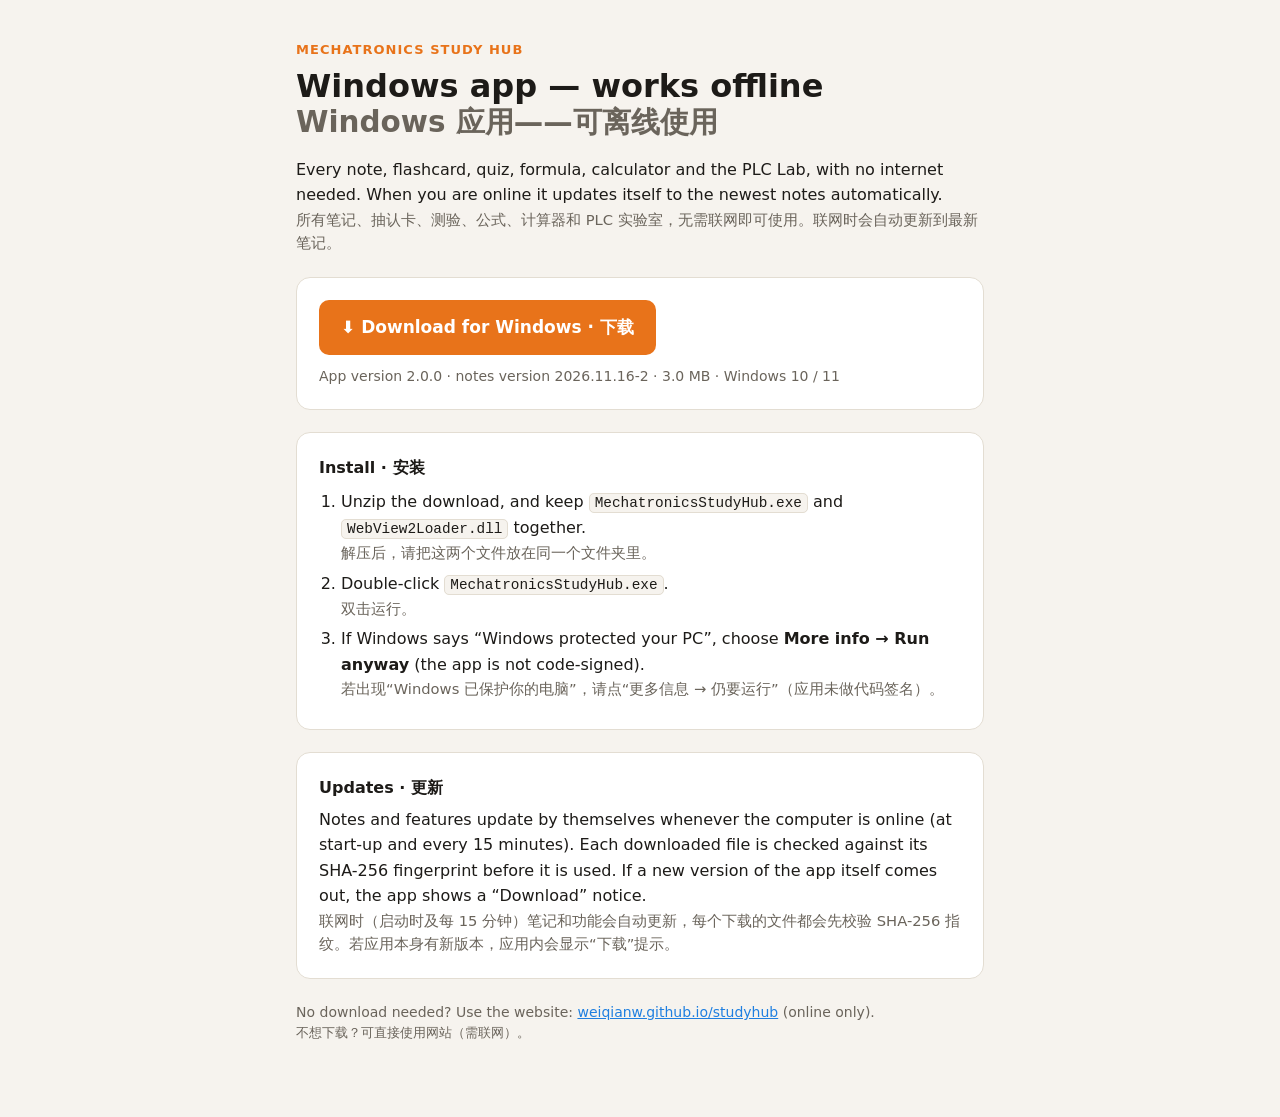
==== download/index.html @ 5e8103b6 "Add downloadable Windows app, download page and one-step publish script Co-Authored-By: Claude Opus " ====
<!doctype html>
<html lang="en">
<head>
<meta charset="utf-8">
<meta name="viewport" content="width=device-width, initial-scale=1">
<title>Download Study Hub</title>
<style>
:root{--bg:#f6f3ee;--card:#fff;--fg:#1d1b18;--muted:#6a645b;--line:#e3ddd2;--accent:#e8731a;--bolt:#1f7fe0}
@media (prefers-color-scheme: dark){:root:not([data-theme="light"]){--bg:#15130f;--card:#1f1c17;--fg:#f1ece3;--muted:#a59d90;--line:#35302a;--accent:#ff8a2a;--bolt:#4aa8ff}}
:root[data-theme="dark"]{--bg:#15130f;--card:#1f1c17;--fg:#f1ece3;--muted:#a59d90;--line:#35302a;--accent:#ff8a2a;--bolt:#4aa8ff}
*{box-sizing:border-box}
body{margin:0;background:var(--bg);color:var(--fg);font:16px/1.6 system-ui,-apple-system,"Segoe UI","PingFang SC","Microsoft YaHei",sans-serif}
main{max-width:720px;margin:0 auto;padding:40px 16px 60px}
.eyebrow{color:var(--accent);font-weight:700;letter-spacing:.08em;text-transform:uppercase;font-size:13px}
h1{margin:6px 0 4px;font-size:32px;line-height:1.2}
.zh{color:var(--muted);display:block;font-size:.92em}
.card{background:var(--card);border:1px solid var(--line);border-radius:14px;padding:22px;margin-top:22px}
.btn{display:inline-flex;align-items:center;gap:10px;background:var(--accent);color:#fff;text-decoration:none;font-weight:700;padding:14px 22px;border-radius:10px;font-size:17px}
.btn:hover{filter:brightness(1.08)}
.meta{color:var(--muted);font-size:14px;margin-top:10px}
ol{padding-left:22px;margin:8px 0 0}li{margin:6px 0}
a{color:var(--bolt)}
code{background:var(--bg);border:1px solid var(--line);border-radius:5px;padding:1px 5px;font-size:.9em}
</style>
</head>
<body>
<main>
 <div class="eyebrow">Mechatronics Study Hub</div>
 <h1>Windows app — works offline<span class="zh">Windows 应用——可离线使用</span></h1>
 <p>Every note, flashcard, quiz, formula, calculator and the PLC Lab, with no internet needed. When you are online it updates itself to the newest notes automatically.<span class="zh">所有笔记、抽认卡、测验、公式、计算器和 PLC 实验室，无需联网即可使用。联网时会自动更新到最新笔记。</span></p>

 <div class="card">
  <a class="btn" href="MechatronicsStudyHub-Windows.zip" download>⬇ Download for Windows · 下载</a>
  <div class="meta">App version 2.0.0 · notes version 2026.11.16-2 · 3.0 MB · Windows 10 / 11</div>
 </div>

 <div class="card">
  <b>Install · 安装</b>
  <ol>
   <li>Unzip the download, and keep <code>MechatronicsStudyHub.exe</code> and <code>WebView2Loader.dll</code> together.<span class="zh">解压后，请把这两个文件放在同一个文件夹里。</span></li>
   <li>Double-click <code>MechatronicsStudyHub.exe</code>.<span class="zh">双击运行。</span></li>
   <li>If Windows says “Windows protected your PC”, choose <b>More info → Run anyway</b> (the app is not code-signed).<span class="zh">若出现“Windows 已保护你的电脑”，请点“更多信息 → 仍要运行”（应用未做代码签名）。</span></li>
  </ol>
 </div>

 <div class="card">
  <b>Updates · 更新</b>
  <p style="margin:6px 0 0">Notes and features update by themselves whenever the computer is online (at start-up and every 15 minutes). Each downloaded file is checked against its SHA-256 fingerprint before it is used. If a new version of the app itself comes out, the app shows a “Download” notice.<span class="zh">联网时（启动时及每 15 分钟）笔记和功能会自动更新，每个下载的文件都会先校验 SHA-256 指纹。若应用本身有新版本，应用内会显示“下载”提示。</span></p>
 </div>

 <p class="meta" style="margin-top:22px">No download needed? Use the website: <a href="../">weiqianw.github.io/studyhub</a> (online only).<span class="zh">不想下载？可直接使用网站（需联网）。</span></p>
</main>
</body>
</html>
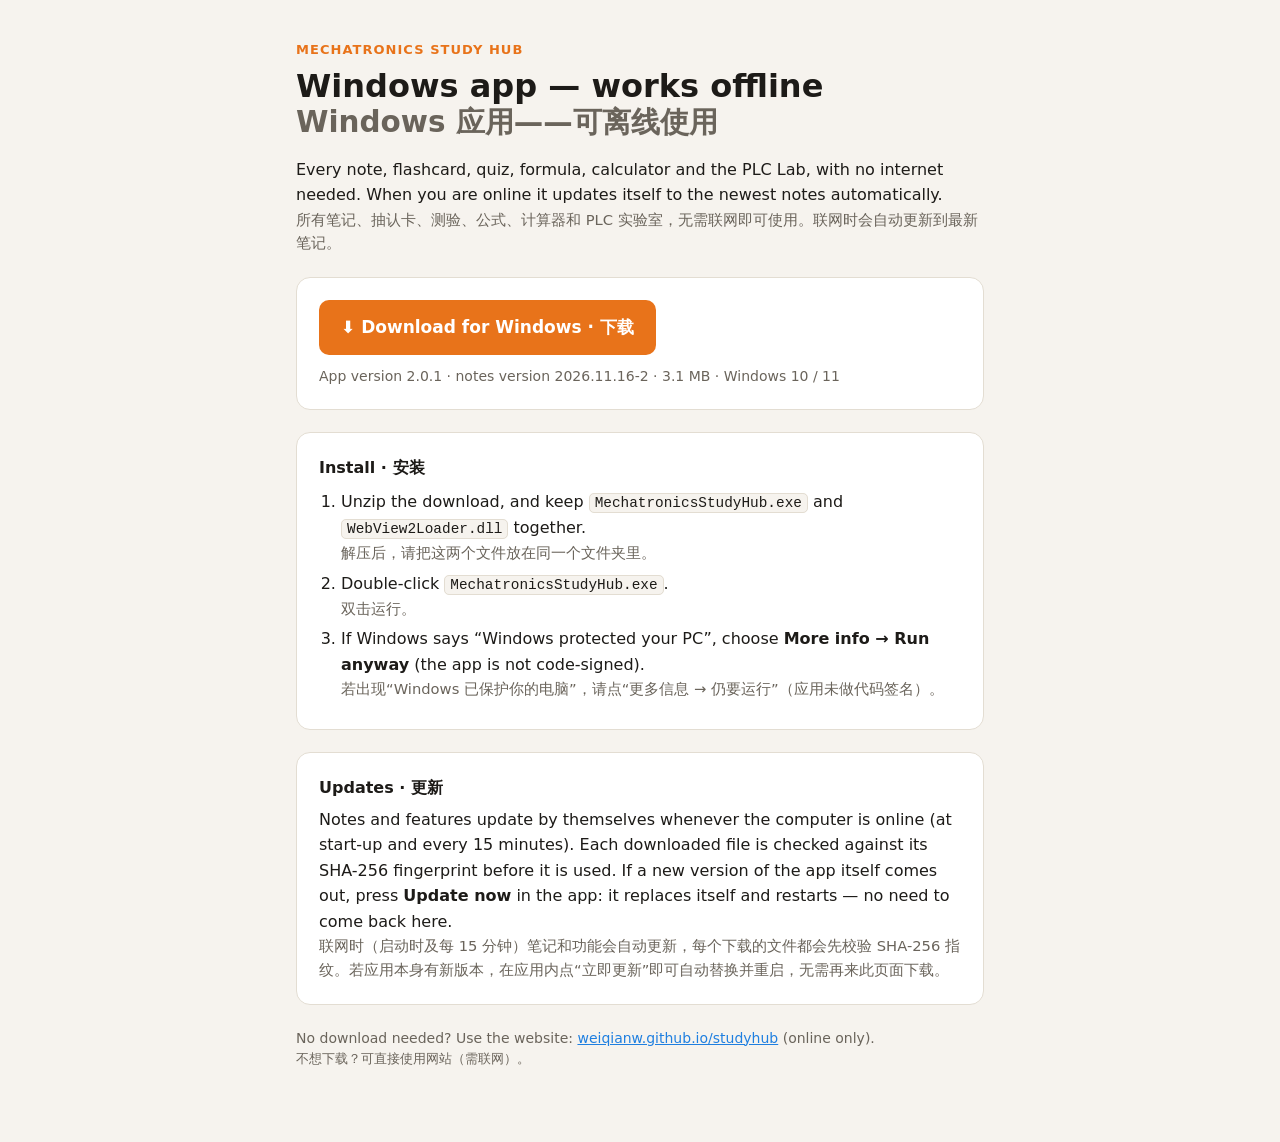
==== commit 52b622c3: "App 2.0.1: one-click in-app self-update (verified .exe swap and restart) Co-Authored-By: Claude Opus" ====
--- a/download/index.html
+++ b/download/index.html
@@ -31,7 +31,7 @@
 
  <div class="card">
   <a class="btn" href="MechatronicsStudyHub-Windows.zip" download>⬇ Download for Windows · 下载</a>
-  <div class="meta">App version 2.0.0 · notes version 2026.11.16-2 · 3.0 MB · Windows 10 / 11</div>
+  <div class="meta">App version 2.0.1 · notes version 2026.11.16-2 · 3.1 MB · Windows 10 / 11</div>
  </div>
 
  <div class="card">
@@ -45,7 +45,7 @@
 
  <div class="card">
   <b>Updates · 更新</b>
-  <p style="margin:6px 0 0">Notes and features update by themselves whenever the computer is online (at start-up and every 15 minutes). Each downloaded file is checked against its SHA-256 fingerprint before it is used. If a new version of the app itself comes out, the app shows a “Download” notice.<span class="zh">联网时（启动时及每 15 分钟）笔记和功能会自动更新，每个下载的文件都会先校验 SHA-256 指纹。若应用本身有新版本，应用内会显示“下载”提示。</span></p>
+  <p style="margin:6px 0 0">Notes and features update by themselves whenever the computer is online (at start-up and every 15 minutes). Each downloaded file is checked against its SHA-256 fingerprint before it is used. If a new version of the app itself comes out, press <b>Update now</b> in the app: it replaces itself and restarts — no need to come back here.<span class="zh">联网时（启动时及每 15 分钟）笔记和功能会自动更新，每个下载的文件都会先校验 SHA-256 指纹。若应用本身有新版本，在应用内点“立即更新”即可自动替换并重启，无需再来此页面下载。</span></p>
  </div>
 
  <p class="meta" style="margin-top:22px">No download needed? Use the website: <a href="../">weiqianw.github.io/studyhub</a> (online only).<span class="zh">不想下载？可直接使用网站（需联网）。</span></p>
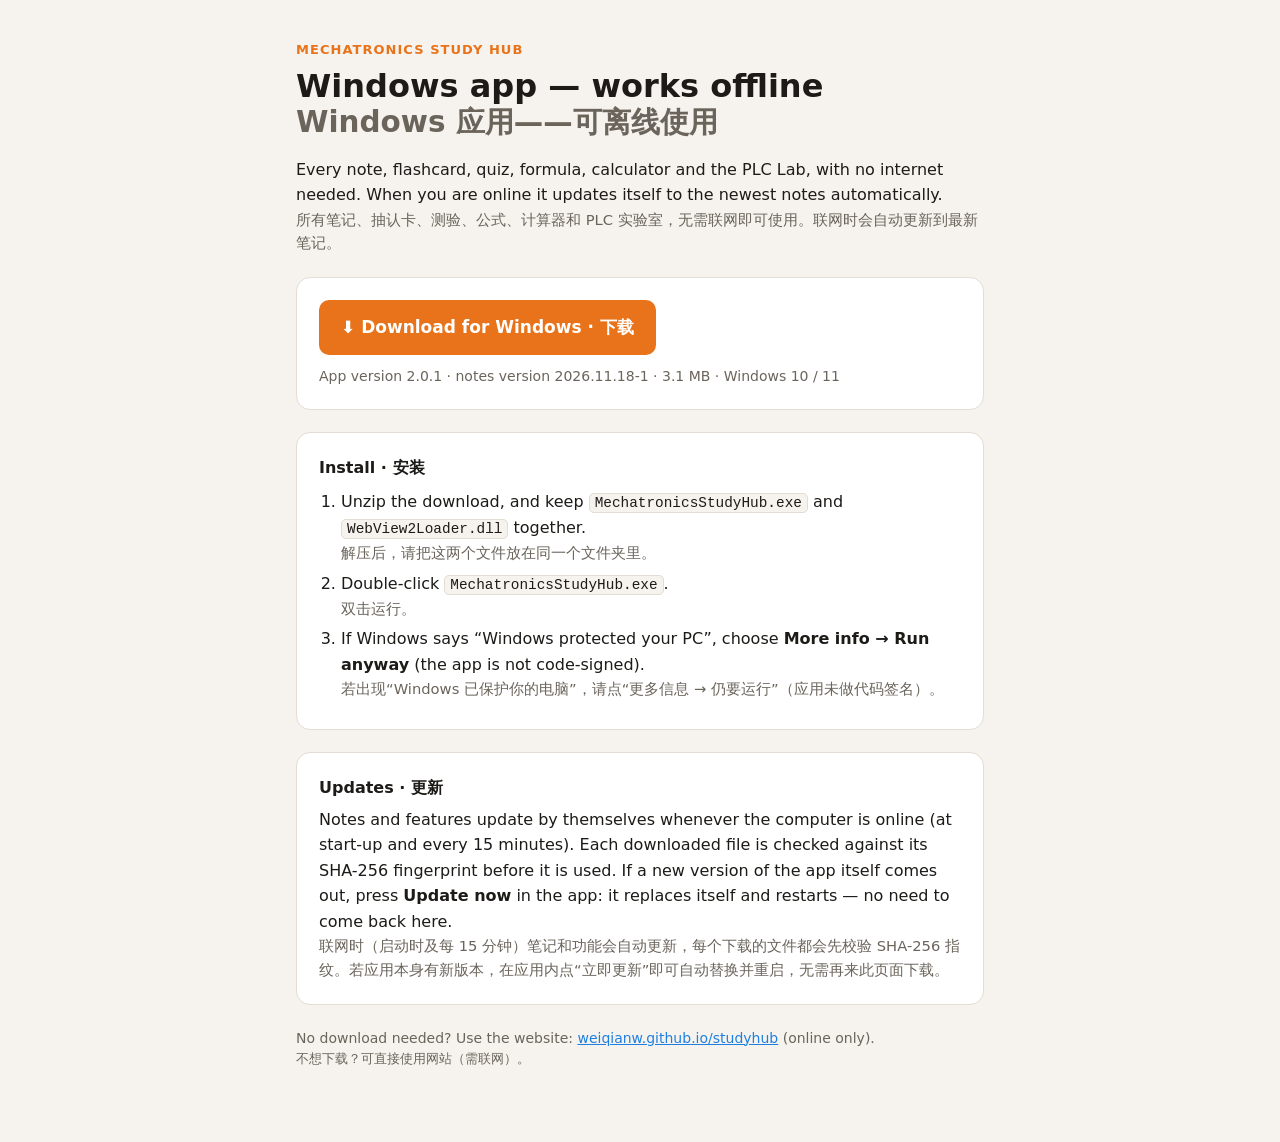
==== commit 936af079: "Quiz: add Drive Motor revision Sets E and F to MC3011 (69 questions, EN + 中文) Co-Authored-By: Claude" ====
--- a/download/index.html
+++ b/download/index.html
@@ -31,7 +31,7 @@
 
  <div class="card">
   <a class="btn" href="MechatronicsStudyHub-Windows.zip" download>⬇ Download for Windows · 下载</a>
-  <div class="meta">App version 2.0.1 · notes version 2026.11.16-2 · 3.1 MB · Windows 10 / 11</div>
+  <div class="meta">App version 2.0.1 · notes version 2026.11.18-1 · 3.1 MB · Windows 10 / 11</div>
  </div>
 
  <div class="card">
